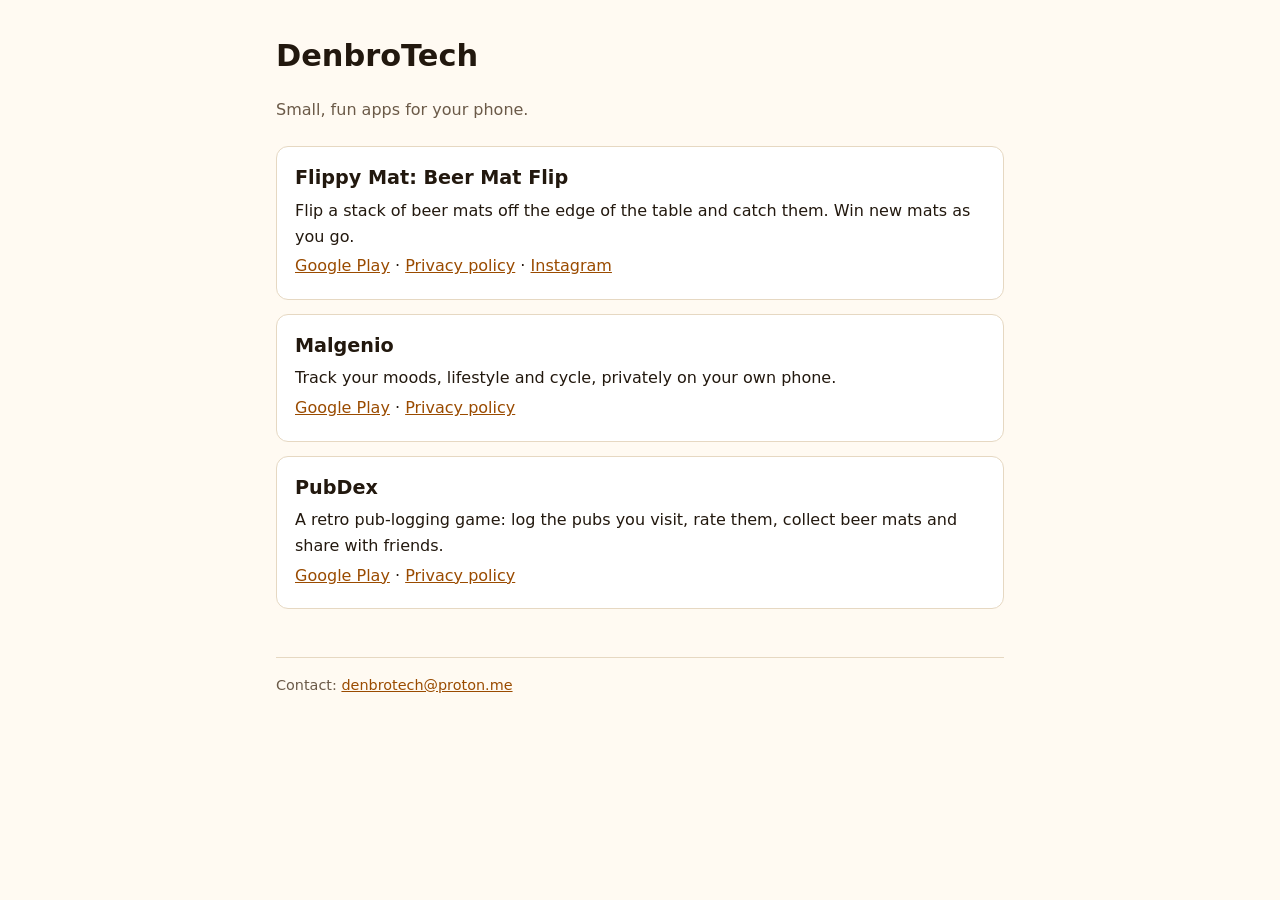
==== index.html @ fb4a0ad6 "DenbroTech website: home page, app-ads.txt, privacy policies for Flippy Mat, Malgenio and PubDex Co-" ====
<!DOCTYPE html>
<html lang="en">
<head>
  <meta charset="UTF-8">
  <meta name="viewport" content="width=device-width, initial-scale=1.0">
  <title>DenbroTech</title>
  <meta name="description" content="DenbroTech makes small, fun apps: Flippy Mat, Malgenio and PubDex.">
  <link rel="stylesheet" href="/style.css">
</head>
<body>
<main>
  <h1>DenbroTech</h1>
  <p class="muted">Small, fun apps for your phone.</p>

  <div class="apps">
    <section class="app">
      <h2>Flippy Mat: Beer Mat Flip</h2>
      <p>Flip a stack of beer mats off the edge of the table and catch them. Win new mats as you go.</p>
      <p><a href="https://play.google.com/store/apps/details?id=com.denbrotech.flippymat">Google Play</a> &middot; <a href="/flippy-mat/privacy.html">Privacy policy</a> &middot; <a href="https://www.instagram.com/flippymat">Instagram</a></p>
    </section>
    <section class="app">
      <h2>Malgenio</h2>
      <p>Track your moods, lifestyle and cycle, privately on your own phone.</p>
      <p><a href="https://play.google.com/store/apps/details?id=com.denbrotech.malgenio">Google Play</a> &middot; <a href="/malgenio/privacy.html">Privacy policy</a></p>
    </section>
    <section class="app">
      <h2>PubDex</h2>
      <p>A retro pub-logging game: log the pubs you visit, rate them, collect beer mats and share with friends.</p>
      <p><a href="https://play.google.com/store/apps/details?id=com.denbrotech.pubdex">Google Play</a> &middot; <a href="/pubdex/privacy.html">Privacy policy</a></p>
    </section>
  </div>

  <footer class="muted">Contact: <a href="mailto:denbrotech@proton.me">denbrotech@proton.me</a></footer>
</main>
</body>
</html>
---- style.css ----
:root { --bg: #fffaf2; --ink: #22180e; --muted: #6b5a48; --line: #e6d8c2; --link: #9a4b00; --card: #ffffff; }
@media (prefers-color-scheme: dark) { :root { --bg: #1c120a; --ink: #f3e6c8; --muted: #c2ad8c; --line: #3a2614; --link: #ffb347; --card: #26190e; } }
* { box-sizing: border-box; }
body { margin: 0; background: var(--bg); color: var(--ink); font-family: system-ui, -apple-system, "Segoe UI", Roboto, Arial, sans-serif; line-height: 1.6; }
main { max-width: 760px; margin: 0 auto; padding: 32px 16px 64px; }
h1 { font-size: 1.9rem; margin: 0 0 4px; }
h2 { font-size: 1.2rem; margin-top: 32px; }
a { color: var(--link); }
.muted { color: var(--muted); }
.apps { display: grid; gap: 14px; margin-top: 24px; }
.app { background: var(--card); border: 1px solid var(--line); border-radius: 12px; padding: 16px 18px; }
.app h2 { margin: 0 0 4px; }
.app p { margin: 4px 0; }
footer { margin-top: 48px; padding-top: 16px; border-top: 1px solid var(--line); font-size: .9rem; }
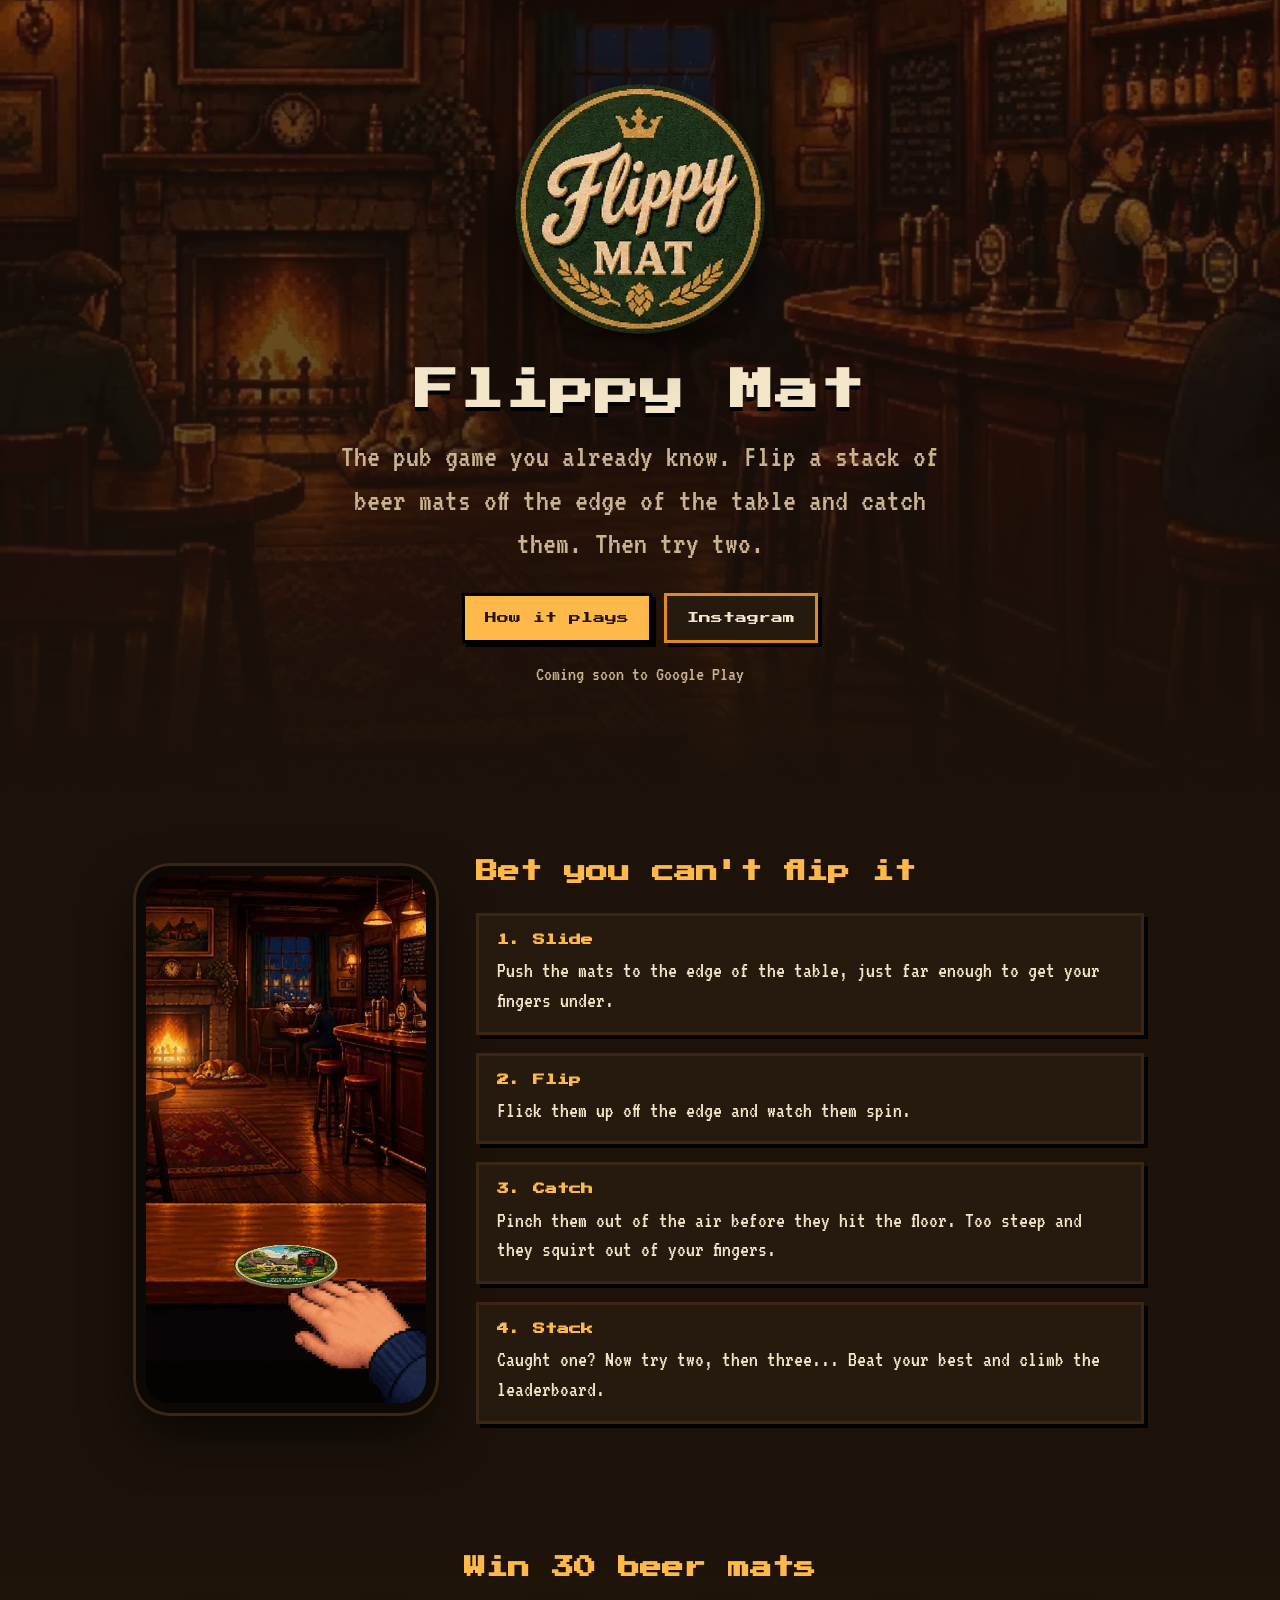
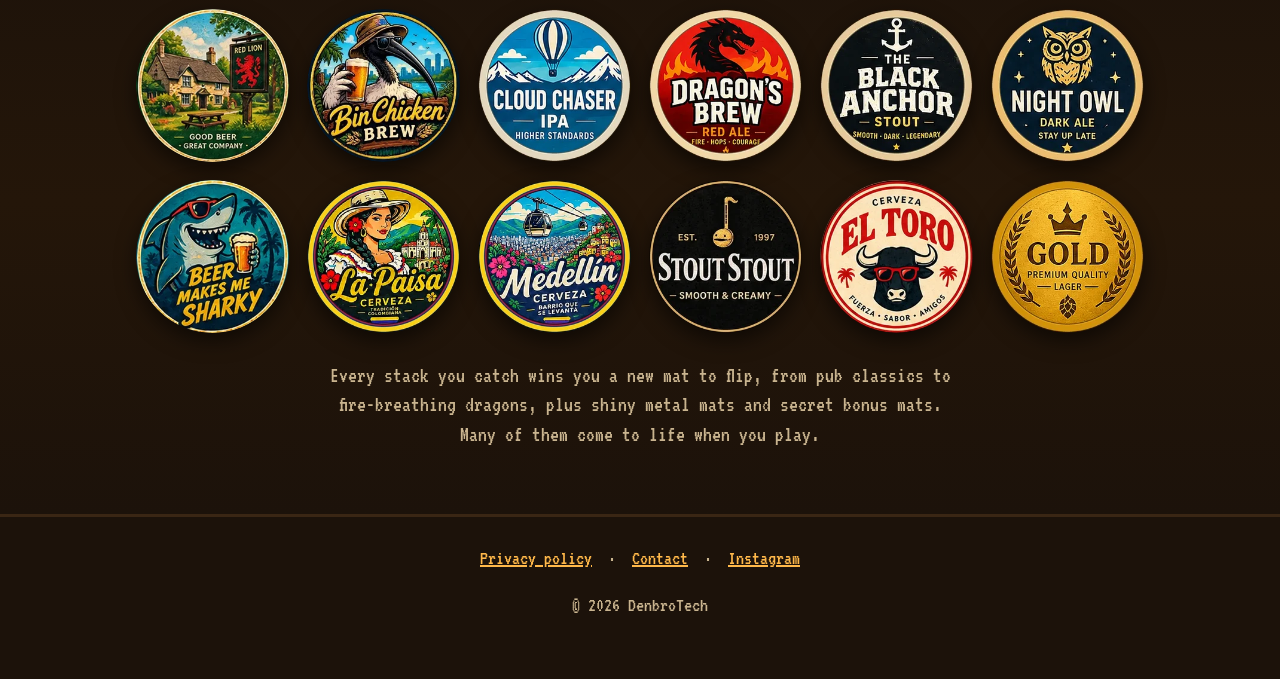
==== commit f8ace1e3: "Website: a Flippy Mat page with the pub scene, a flipping logo mat, the game screen and 12 of the be" ====
--- a/index.html
+++ b/index.html
@@ -3,34 +3,141 @@
 <head>
   <meta charset="UTF-8">
   <meta name="viewport" content="width=device-width, initial-scale=1.0">
-  <title>DenbroTech</title>
-  <meta name="description" content="DenbroTech makes small, fun apps: Flippy Mat, Malgenio and PubDex.">
-  <link rel="stylesheet" href="/style.css">
+  <title>Flippy Mat: Beer Mat Flip</title>
+  <meta name="description" content="Flippy Mat: the pub game where you flip a stack of beer mats off the edge of the table and catch them. Win 30 beer mats. By DenbroTech.">
+  <meta property="og:title" content="Flippy Mat: Beer Mat Flip">
+  <meta property="og:description" content="Flip a stack of beer mats off the table and catch them. Win 30 beer mats.">
+  <meta property="og:image" content="https://denbrotech.github.io/img/game.webp">
+  <link rel="icon" href="/favicon.png">
+  <link rel="apple-touch-icon" href="/img/icon-180.png">
+  <link rel="preconnect" href="https://fonts.googleapis.com">
+  <link rel="preconnect" href="https://fonts.gstatic.com" crossorigin>
+  <link href="https://fonts.googleapis.com/css2?family=Press+Start+2P&family=VT323&display=swap" rel="stylesheet">
+  <style>
+    :root { --bg: #1c120a; --bg2: #26190e; --wood: #3a2614; --ink: #f3e6c8; --muted: #c9b48f; --gold: #ffb84a; --gold2: #e08a1e; }
+    * { box-sizing: border-box; }
+    html { scroll-behavior: smooth; }
+    body { margin: 0; background: var(--bg); color: var(--ink); font-family: "VT323", ui-monospace, monospace; font-size: 22px; line-height: 1.35; }
+    a { color: var(--gold); }
+    .pixel { font-family: "Press Start 2P", ui-monospace, monospace; }
+    .wrap { max-width: 1040px; margin: 0 auto; padding: 0 16px; }
+
+    /* hero: the pub, darkened, with the mat flipping over it */
+    .hero { position: relative; min-height: 88vh; display: flex; align-items: center; overflow: hidden;
+      background: linear-gradient(180deg, rgba(28,18,10,.55) 0%, rgba(28,18,10,.7) 55%, var(--bg) 100%), url("img/pub.webp") center 30% / cover no-repeat; }
+    .hero .wrap { text-align: center; padding-top: 48px; padding-bottom: 48px; }
+    .flipper { width: min(250px, 58vw); aspect-ratio: 1; margin: 0 auto 28px; perspective: 900px; }
+    .flipper .mat { position: relative; width: 100%; height: 100%; transform-style: preserve-3d; animation: flip 4.5s cubic-bezier(.5,0,.3,1) infinite; }
+    .flipper img { position: absolute; inset: 0; width: 100%; height: 100%; backface-visibility: hidden; border-radius: 50%; filter: drop-shadow(0 18px 22px rgba(0,0,0,.6)); }
+    .flipper img.back { transform: rotateY(180deg); }
+    @keyframes flip {
+      0%, 30% { transform: translateY(0) rotateX(0deg); }
+      50% { transform: translateY(-34px) rotateX(-180deg); }
+      62%, 80% { transform: translateY(0) rotateX(-360deg); }
+      100% { transform: translateY(0) rotateX(-360deg); }
+    }
+    @media (prefers-reduced-motion: reduce) { .flipper .mat { animation: none; } }
+    h1 { font-size: clamp(22px, 5.4vw, 44px); margin: 0 0 14px; color: var(--ink); text-shadow: 0 4px 0 #000; letter-spacing: 1px; }
+    .tag { font-size: clamp(24px, 3.6vw, 32px); color: var(--muted); max-width: 620px; margin: 0 auto 28px; }
+    .buttons { display: flex; flex-wrap: wrap; gap: 12px; justify-content: center; }
+    .btn { display: inline-block; padding: 14px 20px; font-family: "Press Start 2P", monospace; font-size: 12px; text-decoration: none; border: 3px solid #000; box-shadow: 4px 4px 0 #000; }
+    .btn.gold { background: var(--gold); color: #24170b; }
+    .btn.dark { background: var(--bg2); color: var(--ink); border-color: var(--gold2); }
+    .soon { margin-top: 18px; color: var(--muted); font-size: 20px; }
+
+    section { padding: 64px 0; }
+    h2 { font-size: clamp(16px, 3vw, 22px); color: var(--gold); margin: 0 0 24px; text-align: center; line-height: 1.5; }
+
+    /* how it plays: the game screen beside the steps */
+    .plays { display: grid; grid-template-columns: minmax(0, 300px) minmax(0, 1fr); gap: 40px; align-items: center; }
+    .phone { border: 10px solid #0d0804; border-radius: 34px; overflow: hidden; box-shadow: 0 0 0 3px var(--wood), 0 24px 50px rgba(0,0,0,.6); background: #000; }
+    .phone img { display: block; width: 100%; height: auto; }
+    .steps { list-style: none; margin: 0; padding: 0; display: grid; gap: 18px; }
+    .steps li { background: var(--bg2); border: 3px solid var(--wood); padding: 16px 18px; box-shadow: 4px 4px 0 #000; }
+    .steps b { display: block; font-family: "Press Start 2P", monospace; font-size: 12px; color: var(--gold); margin-bottom: 8px; }
+
+    /* the mats */
+    .rack { background: linear-gradient(180deg, var(--bg), #241609 50%, var(--bg)); }
+    .mats { display: grid; grid-template-columns: repeat(6, 1fr); gap: 18px; }
+    .mats img { width: 100%; height: auto; border-radius: 50%; filter: drop-shadow(0 8px 10px rgba(0,0,0,.55)); transition: transform .25s; }
+    .mats img:hover { transform: rotate(-8deg) scale(1.08); }
+    .rack p { text-align: center; color: var(--muted); max-width: 640px; margin: 28px auto 0; }
+
+    footer { border-top: 3px solid var(--wood); padding: 28px 0 40px; text-align: center; color: var(--muted); font-size: 20px; }
+    footer a { margin: 0 8px; }
+
+    @media (max-width: 720px) {
+      .plays { grid-template-columns: 1fr; }
+      .phone { max-width: 260px; margin: 0 auto; }
+      .mats { grid-template-columns: repeat(3, 1fr); gap: 12px; }
+      section { padding: 48px 0; }
+    }
+  </style>
 </head>
 <body>
-<main>
-  <h1>DenbroTech</h1>
-  <p class="muted">Small, fun apps for your phone.</p>
 
-  <div class="apps">
-    <section class="app">
-      <h2>Flippy Mat: Beer Mat Flip</h2>
-      <p>Flip a stack of beer mats off the edge of the table and catch them. Win new mats as you go.</p>
-      <p><a href="https://play.google.com/store/apps/details?id=com.denbrotech.flippymat">Google Play</a> &middot; <a href="/flippy-mat/privacy.html">Privacy policy</a> &middot; <a href="https://www.instagram.com/flippymat">Instagram</a></p>
+  <header class="hero">
+    <div class="wrap">
+      <div class="flipper" aria-hidden="true"><div class="mat">
+        <img src="img/logo.webp" alt="">
+        <img class="back" src="img/logo_back.webp" alt="">
+      </div></div>
+      <h1 class="pixel">Flippy Mat</h1>
+      <p class="tag">The pub game you already know. Flip a stack of beer mats off the edge of the table and catch them. Then try two.</p>
+      <div class="buttons">
+        <a class="btn gold" href="#how">How it plays</a>
+        <a class="btn dark" href="https://www.instagram.com/flippymat">Instagram</a>
+      </div>
+      <p class="soon">Coming soon to Google Play</p>
+    </div>
+  </header>
+
+  <main>
+    <section id="how">
+      <div class="wrap plays">
+        <div class="phone"><img src="img/game.webp" width="492" height="764" alt="Flippy Mat in play: a beer mat on the edge of a pub table, a hand ready to flip it, a fire and a sleeping dog in the pub behind."></div>
+        <div>
+          <h2 class="pixel" style="text-align:left">Bet you can't flip it</h2>
+          <ul class="steps">
+            <li><b>1. Slide</b>Push the mats to the edge of the table, just far enough to get your fingers under.</li>
+            <li><b>2. Flip</b>Flick them up off the edge and watch them spin.</li>
+            <li><b>3. Catch</b>Pinch them out of the air before they hit the floor. Too steep and they squirt out of your fingers.</li>
+            <li><b>4. Stack</b>Caught one? Now try two, then three... Beat your best and climb the leaderboard.</li>
+          </ul>
+        </div>
+      </div>
     </section>
-    <section class="app">
-      <h2>Malgenio</h2>
-      <p>Track your moods, lifestyle and cycle, privately on your own phone.</p>
-      <p><a href="https://play.google.com/store/apps/details?id=com.denbrotech.malgenio">Google Play</a> &middot; <a href="/malgenio/privacy.html">Privacy policy</a></p>
+
+    <section class="rack">
+      <div class="wrap">
+        <h2 class="pixel">Win 30 beer mats</h2>
+        <div class="mats">
+          <img src="img/mats/mat32.webp" width="256" height="256" alt="The Red Lion" loading="lazy">
+          <img src="img/mats/binchicken.webp" width="256" height="256" alt="Bin Chicken Brew" loading="lazy">
+          <img src="img/mats/mat08.webp" width="256" height="256" alt="Cloud Chaser" loading="lazy">
+          <img src="img/mats/mat04.webp" width="256" height="256" alt="Dragon's Brew" loading="lazy">
+          <img src="img/mats/mat01.webp" width="256" height="256" alt="The Black Anchor" loading="lazy">
+          <img src="img/mats/mat20.webp" width="256" height="256" alt="Night Owl" loading="lazy">
+          <img src="img/mats/mat34.webp" width="256" height="256" alt="Beer Makes Me Sharky" loading="lazy">
+          <img src="img/mats/mat48.webp" width="256" height="256" alt="La Paisa" loading="lazy">
+          <img src="img/mats/mat49.webp" width="256" height="256" alt="Medellin" loading="lazy">
+          <img src="img/mats/mat43.webp" width="256" height="256" alt="Stout Stout" loading="lazy">
+          <img src="img/mats/mat27.webp" width="256" height="256" alt="Cerveza El Toro" loading="lazy">
+          <img src="img/mats/mat23.webp" width="256" height="256" alt="Gold" loading="lazy">
+        </div>
+        <p>Every stack you catch wins you a new mat to flip, from pub classics to fire-breathing dragons, plus shiny metal mats and secret bonus mats. Many of them come to life when you play.</p>
+      </div>
     </section>
-    <section class="app">
-      <h2>PubDex</h2>
-      <p>A retro pub-logging game: log the pubs you visit, rate them, collect beer mats and share with friends.</p>
-      <p><a href="https://play.google.com/store/apps/details?id=com.denbrotech.pubdex">Google Play</a> &middot; <a href="/pubdex/privacy.html">Privacy policy</a></p>
-    </section>
-  </div>
+  </main>
 
-  <footer class="muted">Contact: <a href="mailto:denbrotech@proton.me">denbrotech@proton.me</a></footer>
-</main>
+  <footer>
+    <div class="wrap">
+      <a href="/flippy-mat/privacy.html">Privacy policy</a> &middot;
+      <a href="mailto:denbrotech@proton.me">Contact</a> &middot;
+      <a href="https://www.instagram.com/flippymat">Instagram</a>
+      <p>&copy; 2026 DenbroTech</p>
+    </div>
+  </footer>
+
 </body>
 </html>
